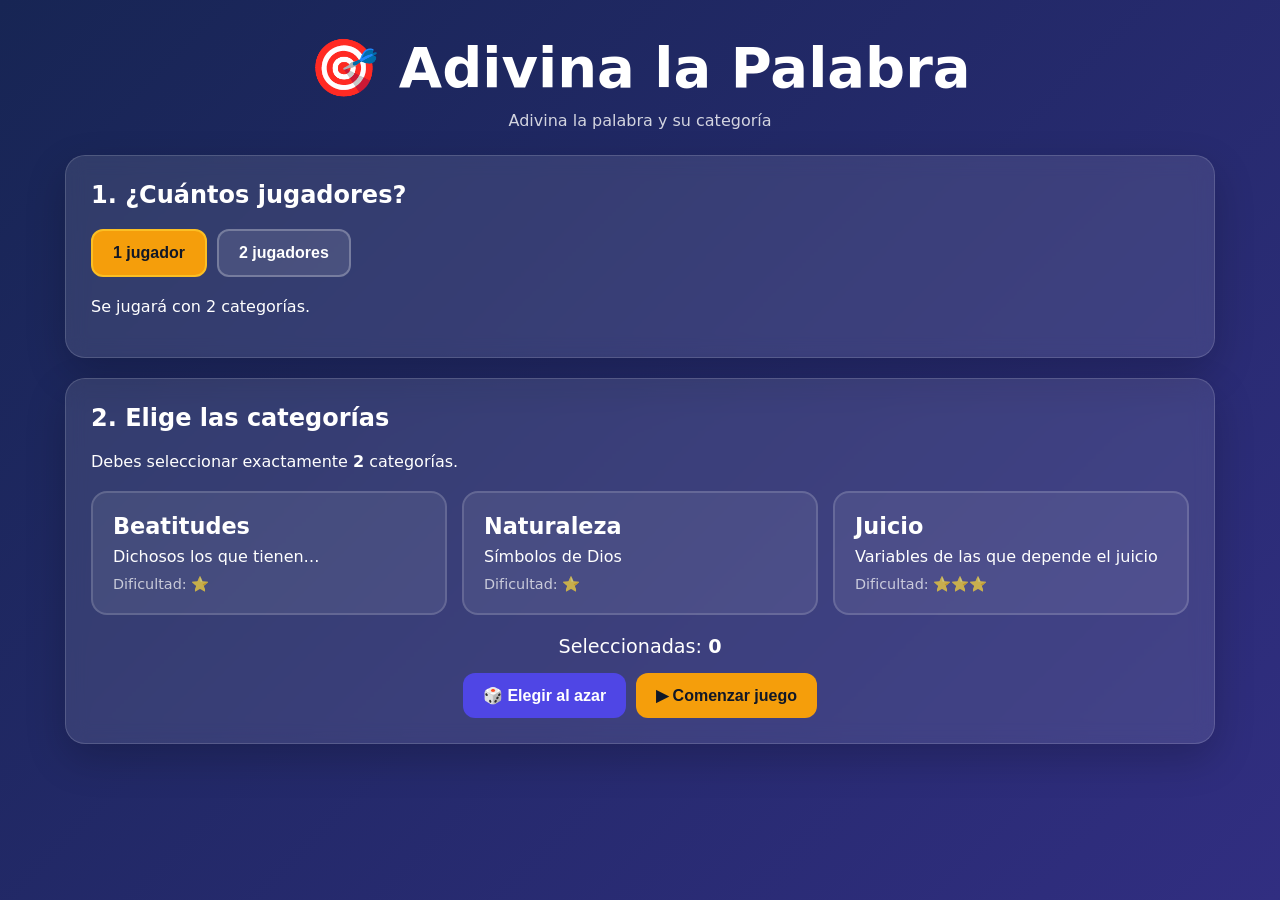
==== index.html @ b9548400 "arreglo que pase de jugador cuando se equivoca alguien se lee forText" ====
<!DOCTYPE html>
<html lang="es">

<head>

<meta charset="UTF-8">

<meta name="viewport" content="width=device-width, initial-scale=1.0">

<title>Adivina la Palabra</title>

<style>

* {
    box-sizing: border-box;
}

body {
    margin: 0;
    min-height: 100vh;

    font-family:
        system-ui,
        -apple-system,
        BlinkMacSystemFont,
        "Segoe UI",
        sans-serif;

    color: white;

    background:
        linear-gradient(
            135deg,
            #172554,
            #312e81
        );
}

.container {
    width: min(1150px, 94%);
    margin: auto;
    padding: 25px 0 50px;
}

header {
    text-align: center;
    margin-bottom: 25px;
}

h1 {
    margin: 10px 0;

    font-size:
        clamp(2rem, 5vw, 3.5rem);
}

h2 {
    margin-top: 0;
}

.subtitle {
    opacity: .8;
}

.screen {
    display: none;
}

.screen.active {
    display: block;
}

.card {
    background: rgba(255,255,255,.10);

    backdrop-filter: blur(10px);

    border:
        1px solid
        rgba(255,255,255,.15);

    border-radius: 20px;

    padding: 25px;

    margin-bottom: 20px;

    box-shadow:
        0 15px 40px
        rgba(0,0,0,.20);
}


/* =====================================================
   BOTONES
===================================================== */

button {
    border: 0;

    border-radius: 12px;

    padding: 13px 20px;

    font-size: 1rem;

    font-weight: 700;

    cursor: pointer;

    transition: .2s;
}

button:hover {
    transform: translateY(-2px);

    filter: brightness(1.08);
}

.primary {
    background: #f59e0b;
    color: #111827;
}

.secondary {
    background: #4f46e5;
    color: white;
}

.danger {
    background: #dc2626;
    color: white;
}

.actions {
    display: flex;

    justify-content: center;

    gap: 10px;

    flex-wrap: wrap;
}


/* =====================================================
   JUGADORES
===================================================== */

.players-selector {
    display: flex;

    gap: 10px;

    flex-wrap: wrap;

    margin: 20px 0;
}

.player-number {
    background:
        rgba(255,255,255,.10);

    color: white;

    border:
        2px solid
        rgba(255,255,255,.25);
}

.player-number.selected {
    background: #f59e0b;

    border-color: #fbbf24;

    color: #111827;
}


/* =====================================================
   CATEGORÍAS DE CONFIGURACIÓN
===================================================== */

.categories {
    display: grid;

    grid-template-columns:
        repeat(
            auto-fit,
            minmax(230px, 1fr)
        );

    gap: 15px;

    margin: 20px 0;
}

.category-card {
    background:
        rgba(255,255,255,.08);

    border:
        2px solid
        rgba(255,255,255,.15);

    border-radius: 16px;

    padding: 20px;

    cursor: pointer;

    transition: .2s;
}

.category-card:hover {
    background:
        rgba(255,255,255,.15);
}

.category-card.selected {
    border-color: #fbbf24;

    background:
        rgba(245,158,11,.20);
}

.category-card.disabled {
    opacity: .35;

    cursor: not-allowed;
}

.category-card h3 {
    margin:
        0 0 8px;

    font-size: 1.4rem;
}

.difficulty {
    font-size: .9rem;

    opacity: .7;

    margin-top: 10px;
}

.selection-count {
    text-align: center;

    font-size: 1.2rem;

    margin: 15px 0;
}


/* =====================================================
   PARTE SUPERIOR
===================================================== */

.game-top {
    display: grid;

    grid-template-columns:
        1fr 2fr 1fr;

    gap: 15px;

    align-items: stretch;

    margin-bottom: 20px;
}

.turn {
    text-align: center;

    background:
        rgba(245,158,11,.20);

    border:
        2px solid
        #f59e0b;

    border-radius: 18px;

    padding: 20px;
}

.turn-label {
    font-size: .9rem;

    opacity: .8;
}

.turn-player {
    font-size: 2rem;

    font-weight: 900;

    color: #fbbf24;
}

.round-info {
    text-align: center;

    background:
        rgba(255,255,255,.08);

    border-radius: 18px;

    padding: 20px;
}


/* =====================================================
   MARCADOR
===================================================== */

.scoreboard {
    display: flex;

    justify-content: center;

    gap: 10px;

    flex-wrap: wrap;
}

.score {
    background:
        rgba(255,255,255,.08);

    padding: 12px 16px;

    border-radius: 12px;

    min-width: 110px;

    text-align: center;
}

.score.active-player {
    border:
        2px solid
        #fbbf24;

    background:
        rgba(245,158,11,.15);
}

.score-name {
    font-weight: 700;
}

.score-points {
    font-size: 1.6rem;

    color: #fbbf24;

    font-weight: 900;
}


/* =====================================================
   PALABRA
===================================================== */

.word-card {
    text-align: center;

    padding: 40px 20px;
}

.main-category {
    display: inline-block;

    background:
        #4f46e5;

    padding:
        7px 15px;

    border-radius: 20px;

    margin-bottom: 25px;

    font-size: .9rem;
}

.mystery-word {
    font-size:
        clamp(
            2rem,
            7vw,
            5rem
        );

    letter-spacing: .12em;

    font-weight: 900;

    min-height: 100px;

    display: flex;

    justify-content: center;

    align-items: center;

    word-break: break-word;
}

.mystery-word.revealed {
    color: #22c55e;
}

.clue {
    margin:
        25px auto 10px;

    padding: 18px;

    max-width: 700px;

    background:
        rgba(255,255,255,.08);

    border-radius: 15px;

    font-size: 1.2rem;
}

.subcategory {
    margin-top: 15px;

    color: #fbbf24;

    font-weight: 800;

    font-size: 1.3rem;
}

.status {
    text-align: center;

    font-size: 1.15rem;

    min-height: 35px;

    margin: 15px;
}


/* =====================================================
   RESPUESTA
===================================================== */

.guess-form {
    max-width: 800px;

    margin:
        25px auto 10px;
}

.guess-input {
    width: 100%;

    padding: 15px;

    border: 0;

    border-radius: 12px;

    font-size: 1.1rem;

    outline: none;

    margin-bottom: 15px;
}


/* =====================================================
   OPCIONES DE CATEGORÍA
===================================================== */

.category-question {
    margin:
        20px auto;
}

.category-question-title {
    font-size: 1.1rem;

    font-weight: 700;

    margin-bottom: 12px;
}

.category-options {
    display: grid;

    grid-template-columns:
        repeat(
            auto-fit,
            minmax(160px, 1fr)
        );

    gap: 10px;
}

.category-option {
    padding: 15px;

    border-radius: 12px;

    border:
        2px solid
        rgba(255,255,255,.18);

    background:
        rgba(255,255,255,.07);

    color: white;

    cursor: pointer;

    font-weight: 700;

    transition: .2s;
}

.category-option:hover {
    background:
        rgba(255,255,255,.15);
}

.category-option.selected {
    background:
        #f59e0b;

    color: #111827;

    border-color:
        #fbbf24;
}

.category-option:disabled {
    opacity: .6;

    cursor: not-allowed;
}


/* =====================================================
   NIVELES
===================================================== */

.level-indicator {
    display: flex;

    justify-content: center;

    gap: 8px;

    margin: 20px 0;
}

.level {
    width: 35px;

    height: 8px;

    border-radius: 10px;

    background:
        rgba(255,255,255,.2);
}

.level.active {
    background:
        #f59e0b;
}

.level.completed {
    background:
        #22c55e;
}


/* =====================================================
   TABLA DE PALABRAS ADIVINADAS
===================================================== */

.solved-panel {
    margin-top: 20px;
}

.solved-category {
    margin-bottom: 25px;

    padding-bottom: 18px;

    border-bottom:
        1px solid
        rgba(255,255,255,.10);
}

.solved-category:last-child {
    border-bottom: 0;
}

.solved-category-title {
    font-size: 1.35rem;

    font-weight: 900;

    color: #fbbf24;

    margin-bottom: 4px;
}

.solved-category-description {
    opacity: .75;

    font-size: .95rem;

    margin-bottom: 12px;

    font-style: italic;
}

.solved-list {
    display: flex;

    flex-wrap: wrap;

    gap: 8px;
}

.solved-word {
    background:
        rgba(34,197,94,.15);

    border:
        1px solid
        rgba(34,197,94,.35);

    border-radius: 10px;

    padding:
        8px 12px;

    color: #dcfce7;

    font-size: .95rem;
}

.empty-solved {
    opacity: .5;

    font-style: italic;

    padding: 5px 0;
}


/* =====================================================
   FINAL
===================================================== */

.winner {
    text-align: center;

    padding: 40px;
}

.winner h2 {
    font-size: 3rem;

    color: #fbbf24;
}

.final-score {
    font-size: 1.3rem;

    margin: 10px 0;
}


/* =====================================================
   RESPONSIVE
===================================================== */

@media (max-width: 750px) {

    .game-top {
        grid-template-columns: 1fr;
    }

    .mystery-word {
        font-size: 2.3rem;
    }

}

</style>

</head>


<body>

<div class="container">


<header>

    <h1>🎯 Adivina la Palabra</h1>

    <div class="subtitle">
        Adivina la palabra y su categoría
    </div>

</header>


<!-- =====================================================
     CONFIGURACIÓN
===================================================== -->

<section
    id="setupScreen"
    class="screen active"
>

    <div class="card">

        <h2>
            1. ¿Cuántos jugadores?
        </h2>

        <div
            id="playerSelector"
            class="players-selector"
        ></div>

        <p id="playerDescription"></p>

    </div>


    <div class="card">

        <h2>
            2. Elige las categorías
        </h2>

        <p>
            Debes seleccionar exactamente
            <strong id="requiredCategories">
                2
            </strong>
            categorías.
        </p>

        <div
            id="categoryContainer"
            class="categories"
        ></div>

        <div class="selection-count">

            Seleccionadas:
            <strong id="selectedCount">
                0
            </strong>

        </div>

        <div class="actions">

            <button
                class="secondary"
                onclick="selectRandomCategories()"
            >
                🎲 Elegir al azar
            </button>

            <button
                class="primary"
                onclick="startGame()"
            >
                ▶ Comenzar juego
            </button>

        </div>

    </div>

</section>


<!-- =====================================================
     JUEGO
===================================================== -->

<section
    id="gameScreen"
    class="screen"
>


    <div class="game-top">


        <div class="turn">

            <div class="turn-label">
                LE TOCA A
            </div>

            <div
                id="currentPlayer"
                class="turn-player"
            >
                Jugador 1
            </div>

        </div>


        <div class="round-info">

            <strong>
                Ronda
            </strong>

            <div id="roundNumber">
                1
            </div>

        </div>


        <div class="round-info">

            <strong>
                Palabras restantes
            </strong>

            <div id="remainingWords">
                0
            </div>

        </div>


    </div>


    <!-- MARCADOR -->

    <div class="card">

        <div
            id="scoreboard"
            class="scoreboard"
        ></div>

    </div>


    <!-- PALABRA -->

    <div class="card word-card">


        <div
            id="mainCategory"
            class="main-category"
        >
            Categoría oculta
        </div>


        <div
            id="mysteryWord"
            class="mystery-word"
        >
            ---
        </div>


        <!-- NIVELES -->

        <div class="level-indicator">

            <div
                id="level1"
                class="level active"
            ></div>

            <div
                id="level2"
                class="level"
            ></div>

            <div
                id="level3"
                class="level"
            ></div>

        </div>


        <!-- AYUDA -->

        <div
            id="clue"
            class="clue"
            style="display:none"
        ></div>


        <!-- SUBCATEGORÍA -->

        <div
            id="subcategory"
            class="subcategory"
            style="display:none"
        ></div>


        <!-- ESTADO -->

        <div
            id="status"
            class="status"
        ></div>


        <!-- RESPUESTA -->

        <form
            id="guessForm"
            class="guess-form"
        >

            <input
                id="guessInput"
                class="guess-input"
                type="text"
                autocomplete="off"
                placeholder="Escribe la palabra..."
            >


            <div class="category-question">

                <div class="category-question-title">
                    ¿A qué categoría pertenece?
                </div>


                <div
                    id="categoryOptions"
                    class="category-options"
                ></div>

            </div>


            <button
                class="primary"
                type="submit"
            >
                ✓ Comprobar respuesta
            </button>

        </form>


        <div class="actions">

            <button
                id="nextLevelButton"
                class="secondary"
                onclick="nextClue()"
                style="display:none"
            >
                💡 Mostrar ayuda
            </button>


            <button
                id="newRoundButton"
                class="primary"
                onclick="newRound()"
                style="display:none"
            >
                ➡ Nueva ronda
            </button>

        </div>

    </div>


    <!-- =================================================
         PALABRAS ADIVINADAS
    ================================================= -->

    <div class="card solved-panel">

        <h2>
            📚 Palabras adivinadas
        </h2>

        <div id="solvedWords"></div>

    </div>


    <div class="actions">

        <button
            class="danger"
            onclick="backToSetup()"
        >
            ⚙ Cambiar configuración
        </button>

    </div>

</section>


<!-- =====================================================
     FIN
===================================================== -->

<section
    id="endScreen"
    class="screen"
>

    <div class="card winner">

        <h2>
            🏆 ¡Juego terminado!
        </h2>

        <div id="finalScores"></div>

        <br>

        <button
            class="primary"
            onclick="backToSetup()"
        >
            🔄 Jugar nuevamente
        </button>

    </div>

</section>


<!-- =====================================================
     ARCHIVO DE DATOS
===================================================== -->

<script src="datos.js"></script>


<script>

/* =====================================================
   ESTADO DEL JUEGO
===================================================== */

let numberOfPlayers = 1;

let selectedCategories = [];

let players = [];

/*
   currentPlayerIndex:
   jugador que está intentando AHORA.
*/
let currentPlayerIndex = 0;

/*
   roundStarterIndex:
   jugador que comenzó ESTA ronda.

   Esta es la variable que faltaba en la
   versión anterior.
*/
let roundStarterIndex = 0;

let availableWords = [];

let currentWord = null;

let clueLevel = 1;

let roundNumber = 0;

let wordsPlayed = 0;

/*
   Jugadores que ya intentaron en el nivel
   actual.
*/
let playerAttempts = new Set();

/*
   Categoría que seleccionó el jugador.
*/
let selectedAnswerCategory = null;

/*
   Palabras acertadas agrupadas por categoría.
*/
let solvedByCategory = {};


/* =====================================================
   ELEMENTOS HTML
===================================================== */

const setupScreen =
    document.getElementById("setupScreen");

const gameScreen =
    document.getElementById("gameScreen");

const endScreen =
    document.getElementById("endScreen");

const playerSelector =
    document.getElementById("playerSelector");

const playerDescription =
    document.getElementById("playerDescription");

const categoryContainer =
    document.getElementById("categoryContainer");

const requiredCategories =
    document.getElementById("requiredCategories");

const selectedCount =
    document.getElementById("selectedCount");

const currentPlayer =
    document.getElementById("currentPlayer");

const roundNumberElement =
    document.getElementById("roundNumber");

const remainingWords =
    document.getElementById("remainingWords");

const scoreboard =
    document.getElementById("scoreboard");

const mainCategory =
    document.getElementById("mainCategory");

const mysteryWord =
    document.getElementById("mysteryWord");

const clue =
    document.getElementById("clue");

const subcategory =
    document.getElementById("subcategory");

const status =
    document.getElementById("status");

const guessForm =
    document.getElementById("guessForm");

const guessInput =
    document.getElementById("guessInput");

const nextLevelButton =
    document.getElementById("nextLevelButton");

const newRoundButton =
    document.getElementById("newRoundButton");

const categoryOptions =
    document.getElementById("categoryOptions");

const solvedWords =
    document.getElementById("solvedWords");


/* =====================================================
   INICIO
===================================================== */

initialize();


function initialize() {

    createPlayerButtons();

    renderCategories();

}


/* =====================================================
   JUGADORES
===================================================== */

function createPlayerButtons() {

    playerSelector.innerHTML = "";

    const maxPlayers =
        Math.max(
            1,
            GAME_DATA.length - 1
        );


    for (
        let i = 1;
        i <= maxPlayers;
        i++
    ) {

        const button =
            document.createElement("button");

        button.className =
            "player-number";


        if (i === numberOfPlayers) {

            button.classList.add(
                "selected"
            );

        }


        button.textContent =
            i === 1
                ? "1 jugador"
                : `${i} jugadores`;


        button.onclick = () => {

            numberOfPlayers = i;

            selectedCategories = [];

            createPlayerButtons();

            renderCategories();

        };


        playerSelector.appendChild(
            button
        );

    }


    requiredCategories.textContent =
        numberOfPlayers + 1;


    playerDescription.textContent =
        `Se jugará con ${
            numberOfPlayers + 1
        } categorías.`;

}


/* =====================================================
   CATEGORÍAS DE CONFIGURACIÓN
===================================================== */

function renderCategories() {

    categoryContainer.innerHTML = "";

    const needed =
        numberOfPlayers + 1;


    GAME_DATA.forEach(
        (category, index) => {

            const card =
                document.createElement("div");


            card.className =
                "category-card";


            if (
                selectedCategories.includes(
                    index
                )
            ) {

                card.classList.add(
                    "selected"
                );

            }


            if (
                !selectedCategories.includes(
                    index
                ) &&
                selectedCategories.length >= needed
            ) {

                card.classList.add(
                    "disabled"
                );

            }


            card.innerHTML = `

                <h3>
                    ${category.category}
                </h3>

                <div>
                    ${category.fortext}
                </div>

                <div class="difficulty">
                    Dificultad:
                    ${"⭐".repeat(
                        category.dificultad
                    )}
                </div>

            `;


            card.onclick = () => {

                if (
                    !selectedCategories.includes(
                        index
                    ) &&
                    selectedCategories.length >= needed
                ) {

                    return;

                }


                toggleCategory(index);

            };


            categoryContainer.appendChild(
                card
            );

        }
    );


    selectedCount.textContent =
        selectedCategories.length;

}


/* =====================================================
   SELECCIONAR / DESELECCIONAR CATEGORÍA
===================================================== */

function toggleCategory(index) {

    const position =
        selectedCategories.indexOf(index);


    if (position >= 0) {

        selectedCategories.splice(
            position,
            1
        );

    } else {

        if (
            selectedCategories.length <
            numberOfPlayers + 1
        ) {

            selectedCategories.push(
                index
            );

        }

    }


    renderCategories();

}


/* =====================================================
   SELECCIÓN ALEATORIA
===================================================== */

function selectRandomCategories() {

    const amount =
        numberOfPlayers + 1;


    const indexes =
        GAME_DATA.map(
            (_, index) => index
        );


    shuffle(indexes);


    selectedCategories =
        indexes.slice(
            0,
            amount
        );


    renderCategories();

}


/* =====================================================
   CONSTRUIR LISTA DE PALABRAS
===================================================== */

function buildWordPool() {

    availableWords = [];


    selectedCategories.forEach(
        categoryIndex => {

            const mainCategory =
                GAME_DATA[categoryIndex];


            mainCategory.words.forEach(
                subcategory => {

                    subcategory.words.forEach(
                        (word, index) => {

                            availableWords.push({

                                word: word,

                                help:
                                    subcategory.help[
                                        index
                                    ] || "",

                                subcategory:
                                    subcategory.category,

                                mainCategory:
                                    mainCategory.category,

                                fortext:
                                    mainCategory.fortext

                            });

                        }
                    );

                }
            );

        }
    );

}


/* =====================================================
   COMENZAR PARTIDA
===================================================== */

function startGame() {

    const needed =
        numberOfPlayers + 1;


    if (
        selectedCategories.length !== needed
    ) {

        alert(
            `Debes seleccionar exactamente ${
                needed
            } categorías.`
        );

        return;

    }


    players = [];


    for (
        let i = 0;
        i < numberOfPlayers;
        i++
    ) {

        players.push({

            name:
                `Jugador ${i + 1}`,

            score: 0

        });

    }


    /*
       Al comenzar la partida, el jugador 1
       comienza la primera ronda.
    */

    currentPlayerIndex = 0;

    roundStarterIndex = 0;

    roundNumber = 0;

    wordsPlayed = 0;

    playerAttempts.clear();

    solvedByCategory = {};

    buildWordPool();

    createCategoryOptions();

    renderSolvedWords();

    showScreen(gameScreen);

    startNewWord();

}


/* =====================================================
   OPCIONES DE CATEGORÍA
===================================================== */

function createCategoryOptions() {

    categoryOptions.innerHTML = "";

    selectedAnswerCategory = null;


    selectedCategories.forEach(
        categoryIndex => {

            const category =
                GAME_DATA[categoryIndex];


            const button =
                document.createElement("button");


            button.type = "button";

            button.className =
                "category-option";

            button.textContent =
                category.category;


            button.onclick = () => {

                selectAnswerCategory(
                    category.category,
                    button
                );

            };


            categoryOptions.appendChild(
                button
            );

        }
    );

}


function selectAnswerCategory(
    categoryName,
    button
) {

    selectedAnswerCategory =
        categoryName;


    document
        .querySelectorAll(
            ".category-option"
        )
        .forEach(
            element => {

                element.classList.remove(
                    "selected"
                );

            }
        );


    button.classList.add(
        "selected"
    );

}


/* =====================================================
   NUEVA PALABRA / NUEVA RONDA
===================================================== */

function startNewWord() {

    if (
        availableWords.length === 0
    ) {

        finishGame();

        return;

    }


    roundNumber++;

    clueLevel = 1;

    playerAttempts.clear();

    selectedAnswerCategory = null;


    /*
       IMPORTANTE:

       El jugador que empieza la ronda
       se conserva en roundStarterIndex.

       currentPlayerIndex es quien intenta
       en este momento.
    */

    currentPlayerIndex =
        roundStarterIndex;


    const randomIndex =
        Math.floor(
            Math.random() *
            availableWords.length
        );


    currentWord =
        availableWords.splice(
            randomIndex,
            1
        )[0];


    wordsPlayed++;


    renderWord();

    updateScoreboard();


    guessInput.value = "";

    guessInput.disabled = false;

    guessForm.style.display =
        "block";


    nextLevelButton.style.display =
        "none";


    newRoundButton.style.display =
        "none";


    status.textContent =
        `${players[currentPlayerIndex].name}, intenta adivinar la palabra y la categoría.`;


    enableCategoryOptions();

    guessInput.focus();

}


/* =====================================================
   MOSTRAR PALABRA
===================================================== */

function renderWord() {

    mainCategory.textContent =
        "Categoría oculta";


    mysteryWord.textContent =
        onlyConsonants(
            currentWord.word
        );


    mysteryWord.classList.remove(
        "revealed"
    );


    clue.style.display =
        "none";


    subcategory.style.display =
        "none";


    document.getElementById(
        "level1"
    ).className =
        "level active";


    document.getElementById(
        "level2"
    ).className =
        "level";


    document.getElementById(
        "level3"
    ).className =
        "level";


    roundNumberElement.textContent =
        roundNumber;


    remainingWords.textContent =
        availableWords.length + 1;


    createCategoryOptions();

}


/* =====================================================
   CONVERTIR A CONSONANTES
===================================================== */

function onlyConsonants(text) {

    return text

        .normalize("NFD")

        .replace(
            /[\u0300-\u036f]/g,
            ""
        )

        .replace(
            /[AEIOUaeiou]/g,
            ""
        )

        .replace(
            /\s+/g,
            " "
        )

        .trim()

        .toUpperCase();

}


/* =====================================================
   NORMALIZAR RESPUESTA
===================================================== */

function normalizeAnswer(text) {

    return text

        .normalize("NFD")

        .replace(
            /[\u0300-\u036f]/g,
            ""
        )

        .toLowerCase()

        .replace(
            /[^\p{L}\p{N} ]/gu,
            ""
        )

        .replace(
            /\s+/g,
            " "
        )

        .trim();

}


/* =====================================================
   COMPROBAR RESPUESTA
===================================================== */

guessForm.addEventListener(
    "submit",
    function(event) {

        event.preventDefault();


        const answer =
            normalizeAnswer(
                guessInput.value
            );


        if (!answer) {

            alert(
                "Escribe una palabra."
            );

            return;

        }


        if (!selectedAnswerCategory) {

            alert(
                "Selecciona también una categoría."
            );

            return;

        }


        const wordCorrect =
            normalizeAnswer(
                currentWord.word
            ) === answer;


        const categoryCorrect =
            selectedAnswerCategory ===
            currentWord.mainCategory;


        if (
            wordCorrect &&
            categoryCorrect
        ) {

            playerGuessedCorrectly();

        } else {

            playerFailed(
                wordCorrect,
                categoryCorrect
            );

        }

    }
);


/* =====================================================
   ACIERTO
===================================================== */

function playerGuessedCorrectly() {

    const player =
        players[currentPlayerIndex];


    player.score++;


    status.innerHTML = `
        🎉
        <strong>
            ${player.name}
        </strong>
        acertó la palabra y la categoría.
    `;


    mysteryWord.textContent =
        currentWord.word;


    mysteryWord.classList.add(
        "revealed"
    );


    mainCategory.textContent =
        currentWord.mainCategory;


    guessInput.disabled = true;

    guessForm.style.display =
        "none";


    disableCategoryOptions();


    nextLevelButton.style.display =
        "none";


    newRoundButton.style.display =
        "inline-block";


    addSolvedWord(
        currentWord
    );


    updateScoreboard();


    /*
       AQUÍ sí cambia el jugador que
       comenzará la próxima ronda.

       Ejemplo:

       J1 acierta
       ↓
       próxima ronda comienza J2
    */

    roundStarterIndex =
        (
            currentPlayerIndex + 1
        ) % players.length;

}


/* =====================================================
   FALLO
===================================================== */

function playerFailed(
    wordCorrect,
    categoryCorrect
) {

    guessInput.value = "";


    let feedback =
        "❌ No es correcto.";


    if (
        wordCorrect &&
        !categoryCorrect
    ) {

        feedback =
            "❌ La palabra es correcta, pero la categoría no.";

    }
    else if (
        !wordCorrect &&
        categoryCorrect
    ) {

        feedback =
            "❌ La categoría es correcta, pero la palabra no.";

    }


    /*
       Registramos que este jugador
       ya intentó en este nivel.
    */

    playerAttempts.add(
        currentPlayerIndex
    );


    /*
       Si todavía hay otro jugador que
       no intentó, simplemente pasa a él.
    */

    if (
        playerAttempts.size <
        players.length
    ) {

        currentPlayerIndex =
            (
                currentPlayerIndex + 1
            ) % players.length;


        updateCurrentPlayer();


        status.textContent =
            `${feedback} Ahora intenta ${players[currentPlayerIndex].name}.`;


        selectedAnswerCategory = null;

        clearCategorySelection();

        guessInput.focus();

        return;

    }


    /*
       TODOS LOS JUGADORES FALLARON.

       Ahora no cambiamos el jugador inicial.

       Volvemos SIEMPRE a quien inició
       esta ronda.
    */

    playerAttempts.clear();


    currentPlayerIndex =
        roundStarterIndex;


    /*
       Si todavía quedan pistas,
       mostramos la siguiente.

       El mismo jugador que comenzó
       la ronda vuelve a intentar primero.
    */

    if (clueLevel < 3) {

        nextClue();

        return;

    }


    /*
       Ya se mostraron todas las pistas.

       Se revela la palabra y la categoría.
    */

    revealWord();

}


/* =====================================================
   SIGUIENTE PISTA
===================================================== */

function nextClue() {

    clueLevel++;

    playerAttempts.clear();


    /*
       MUY IMPORTANTE:

       El primer jugador de este nuevo nivel
       sigue siendo el que inició la ronda.

       NO se utiliza el último jugador que
       había intentado.
    */

    currentPlayerIndex =
        roundStarterIndex;


    renderClue();


    selectedAnswerCategory = null;

    clearCategorySelection();


    status.textContent =
        `💡 Nueva pista. Empieza ${players[roundStarterIndex].name}.`;


    guessInput.focus();

}


/* =====================================================
   MOSTRAR PISTA
===================================================== */

function renderClue() {

    const level2 =
        document.getElementById(
            "level2"
        );

    const level3 =
        document.getElementById(
            "level3"
        );


    if (clueLevel >= 2) {

        clue.style.display =
            "block";


        clue.innerHTML = `
            <strong>
                Ayuda:
            </strong>

            ${currentWord.help}
        `;


        level2.className =
            "level active";

    }


    if (clueLevel >= 3) {

        subcategory.style.display =
            "block";


        subcategory.textContent =
            `Subcategoría: ${currentWord.subcategory}`;


        level3.className =
            "level active";

    }

}


/* =====================================================
   REVELAR PALABRA
===================================================== */

function revealWord() {

    playerAttempts.clear();


    mysteryWord.textContent =
        currentWord.word;


    mysteryWord.classList.add(
        "revealed"
    );


    mainCategory.textContent =
        currentWord.mainCategory;


    clue.style.display =
        "block";


    clue.innerHTML = `
        <strong>
            Ayuda:
        </strong>

        ${currentWord.help}
    `;


    subcategory.style.display =
        "block";


    subcategory.textContent =
        `Subcategoría: ${currentWord.subcategory}`;


    status.innerHTML = `
        🔎 La palabra era
        <strong>
            ${currentWord.word}
        </strong>

        <br>

        Categoría:
        <strong>
            ${currentWord.mainCategory}
        </strong>

        <br><br>

        ${players[roundStarterIndex].name},
        puedes volver a intentarlo.
    `;


    /*
       El jugador que comenzó la ronda
       tiene una última oportunidad después
       de que se hayan mostrado todas las pistas.
    */

    currentPlayerIndex =
        roundStarterIndex;


    guessInput.disabled = false;

    guessForm.style.display =
        "block";


    enableCategoryOptions();


    selectedAnswerCategory = null;

    clearCategorySelection();


    guessInput.value = "";

    guessInput.focus();

}


/* =====================================================
   CATEGORÍAS DE RESPUESTA
===================================================== */

function clearCategorySelection() {

    document
        .querySelectorAll(
            ".category-option"
        )
        .forEach(
            button => {

                button.classList.remove(
                    "selected"
                );

            }
        );

}


function disableCategoryOptions() {

    document
        .querySelectorAll(
            ".category-option"
        )
        .forEach(
            button => {

                button.disabled = true;

            }
        );

}


function enableCategoryOptions() {

    document
        .querySelectorAll(
            ".category-option"
        )
        .forEach(
            button => {

                button.disabled = false;

            }
        );

}


/* =====================================================
   PALABRAS ADIVINADAS
===================================================== */

function addSolvedWord(word) {

    if (
        !solvedByCategory[
            word.mainCategory
        ]
    ) {

        solvedByCategory[
            word.mainCategory
        ] = [];

    }


    solvedByCategory[
        word.mainCategory
    ].push(word);


    renderSolvedWords();

}


/* =====================================================
   TABLA DE PALABRAS ADIVINADAS
===================================================== */

function renderSolvedWords() {

    solvedWords.innerHTML = "";


    /*
       AHORA SE MUESTRAN SIEMPRE TODAS LAS
       CATEGORÍAS SELECCIONADAS.

       Aunque todavía no haya ninguna
       palabra acertada.
    */

    selectedCategories.forEach(
        categoryIndex => {

            const category =
                GAME_DATA[
                    categoryIndex
                ];


            const words =
                solvedByCategory[
                    category.category
                ] || [];


            const categoryDiv =
                document.createElement(
                    "div"
                );


            categoryDiv.className =
                "solved-category";


            /*
               Las palabras acertadas de
               esta categoría.
            */

            let wordsHTML = "";


            if (words.length === 0) {

                wordsHTML = `
                    <div class="empty-solved">
                        Ninguna palabra adivinada todavía.
                    </div>
                `;

            }
            else {

                wordsHTML =
                    words
                        .map(
                            word => `

                                <div
                                    class="solved-word"
                                >
                                    ✓
                                    ${word.word}
                                </div>

                            `
                        )
                        .join("");

            }


            /*
               CATEGORÍA
               DESCRIPCIÓN
               PALABRAS
            */

            categoryDiv.innerHTML = `

                <div
                    class="solved-category-title"
                >
                    ${category.category}
                </div>


                <div
                    class="solved-category-description"
                >
                    ${category.fortext}
                </div>


                <div
                    class="solved-list"
                >
                    ${wordsHTML}
                </div>

            `;


            solvedWords.appendChild(
                categoryDiv
            );

        }
    );

}


/* =====================================================
   MARCADOR
===================================================== */

function updateScoreboard() {

    scoreboard.innerHTML = "";


    players.forEach(
        (player, index) => {

            const div =
                document.createElement(
                    "div"
                );


            div.className =
                "score";


            if (
                index === currentPlayerIndex
            ) {

                div.classList.add(
                    "active-player"
                );

            }


            div.innerHTML = `

                <div class="score-name">
                    ${player.name}
                </div>

                <div class="score-points">
                    ${player.score}
                </div>

                <div>
                    puntos
                </div>

            `;


            scoreboard.appendChild(
                div
            );

        }
    );


    currentPlayer.textContent =
        players[currentPlayerIndex].name;

}


/* =====================================================
   ACTUALIZAR JUGADOR
===================================================== */

function updateCurrentPlayer() {

    currentPlayer.textContent =
        players[currentPlayerIndex].name;


    updateScoreboard();

}


/* =====================================================
   NUEVA RONDA
===================================================== */

function newRound() {

    mysteryWord.classList.remove(
        "revealed"
    );


    selectedAnswerCategory = null;


    /*
       roundStarterIndex ya fue actualizado
       cuando alguien acertó.

       Por lo tanto startNewWord() hará que
       ese jugador empiece la nueva ronda.
    */

    startNewWord();

}


/* =====================================================
   FIN DEL JUEGO
===================================================== */

function finishGame() {

    showScreen(
        endScreen
    );


    const sortedPlayers =
        [...players].sort(
            (a, b) =>
                b.score - a.score
        );


    let html = "";


    sortedPlayers.forEach(
        (player, index) => {

            const medal =
                index === 0
                    ? "🏆"
                    : index === 1
                    ? "🥈"
                    : index === 2
                    ? "🥉"
                    : "👤";


            html += `

                <div
                    class="final-score"
                >

                    ${medal}

                    <strong>
                        ${player.name}
                    </strong>

                    :

                    ${player.score}
                    puntos

                </div>

            `;

        }
    );


    document.getElementById(
        "finalScores"
    ).innerHTML = html;

}


/* =====================================================
   NAVEGACIÓN
===================================================== */

function showScreen(screen) {

    setupScreen.classList.remove(
        "active"
    );

    gameScreen.classList.remove(
        "active"
    );

    endScreen.classList.remove(
        "active"
    );


    screen.classList.add(
        "active"
    );

}


function backToSetup() {

    showScreen(
        setupScreen
    );


    selectedCategories = [];

    solvedByCategory = {};

    players = [];

    currentWord = null;

    playerAttempts.clear();


    renderCategories();

}


/* =====================================================
   UTILIDADES
===================================================== */

function shuffle(array) {

    for (
        let i = array.length - 1;
        i > 0;
        i--
    ) {

        const j =
            Math.floor(
                Math.random() *
                (i + 1)
            );


        [
            array[i],
            array[j]
        ] = [
            array[j],
            array[i]
        ];

    }


    return array;

}

</script>

</body>

</html>
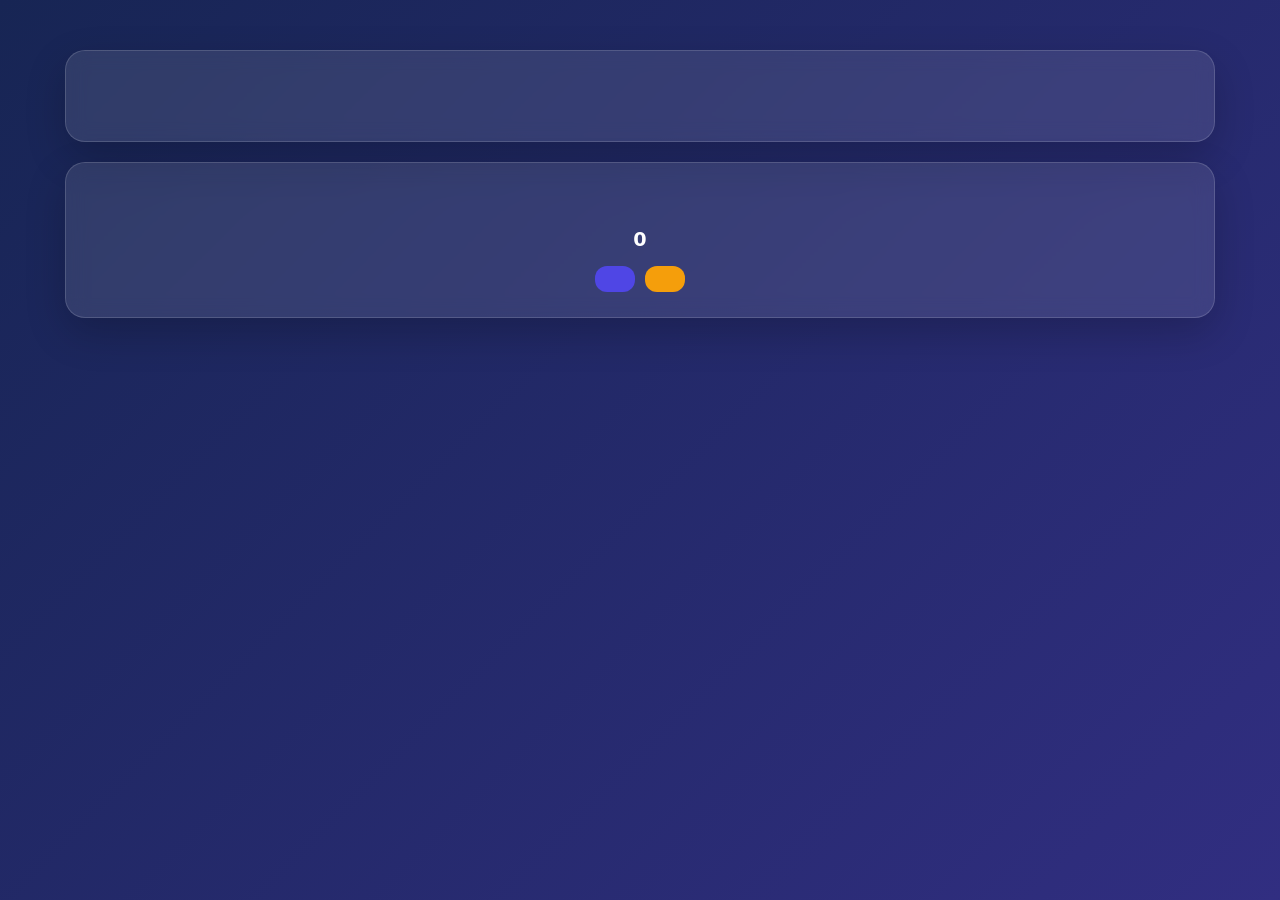
==== commit dccceadf: "Refactor HTML for dynamic text rendering" ====
--- a/index.html
+++ b/index.html
@@ -7,7 +7,7 @@
 
 <meta name="viewport" content="width=device-width, initial-scale=1.0">
 
-<title>Adivina la Palabra</title>
+<title></title>
 
 <style>
 
@@ -715,11 +715,9 @@
 
 <header>
 
-    <h1>🎯 Adivina la Palabra</h1>
-
-    <div class="subtitle">
-        Adivina la palabra y su categoría
-    </div>
+    <h1 id="gameTitle"></h1>
+
+    <div id="gameSubtitle" class="subtitle"></div>
 
 </header>
 
@@ -735,9 +733,7 @@
 
     <div class="card">
 
-        <h2>
-            1. ¿Cuántos jugadores?
-        </h2>
+        <h2 id="playersTitle"></h2>
 
         <div
             id="playerSelector"
@@ -751,17 +747,9 @@
 
     <div class="card">
 
-        <h2>
-            2. Elige las categorías
-        </h2>
-
-        <p>
-            Debes seleccionar exactamente
-            <strong id="requiredCategories">
-                2
-            </strong>
-            categorías.
-        </p>
+        <h2 id="categoriesTitle"></h2>
+
+        <p id="categoriesInstruction"></p>
 
         <div
             id="categoryContainer"
@@ -770,7 +758,7 @@
 
         <div class="selection-count">
 
-            Seleccionadas:
+            <span id="selectedLabel"></span>
             <strong id="selectedCount">
                 0
             </strong>
@@ -780,18 +768,16 @@
         <div class="actions">
 
             <button
+                id="randomCategoriesButton"
                 class="secondary"
                 onclick="selectRandomCategories()"
-            >
-                🎲 Elegir al azar
-            </button>
+            ></button>
 
             <button
+                id="startGameButton"
                 class="primary"
                 onclick="startGame()"
-            >
-                ▶ Comenzar juego
-            </button>
+            ></button>
 
         </div>
 
@@ -815,15 +801,12 @@
 
         <div class="turn">
 
-            <div class="turn-label">
-                LE TOCA A
-            </div>
+            <div id="turnLabel" class="turn-label"></div>
 
             <div
                 id="currentPlayer"
                 class="turn-player"
             >
-                Jugador 1
             </div>
 
         </div>
@@ -831,9 +814,7 @@
 
         <div class="round-info">
 
-            <strong>
-                Ronda
-            </strong>
+            <strong id="roundLabel"></strong>
 
             <div id="roundNumber">
                 1
@@ -844,9 +825,7 @@
 
         <div class="round-info">
 
-            <strong>
-                Palabras restantes
-            </strong>
+            <strong id="remainingWordsLabel"></strong>
 
             <div id="remainingWords">
                 0
@@ -878,9 +857,7 @@
         <div
             id="mainCategory"
             class="main-category"
-        >
-            Categoría oculta
-        </div>
+        ></div>
 
 
         <div
@@ -951,15 +928,15 @@
                 class="guess-input"
                 type="text"
                 autocomplete="off"
-                placeholder="Escribe la palabra..."
             >
 
 
             <div class="category-question">
 
-                <div class="category-question-title">
-                    ¿A qué categoría pertenece?
-                </div>
+                <div
+                    id="categoryQuestionTitle"
+                    class="category-question-title"
+                ></div>
 
 
                 <div
@@ -971,11 +948,10 @@
 
 
             <button
+                id="checkAnswerButton"
                 class="primary"
                 type="submit"
-            >
-                ✓ Comprobar respuesta
-            </button>
+            ></button>
 
         </form>
 
@@ -987,9 +963,7 @@
                 class="secondary"
                 onclick="nextClue()"
                 style="display:none"
-            >
-                💡 Mostrar ayuda
-            </button>
+            ></button>
 
 
             <button
@@ -997,9 +971,7 @@
                 class="primary"
                 onclick="newRound()"
                 style="display:none"
-            >
-                ➡ Nueva ronda
-            </button>
+            ></button>
 
         </div>
 
@@ -1012,9 +984,7 @@
 
     <div class="card solved-panel">
 
-        <h2>
-            📚 Palabras adivinadas
-        </h2>
+        <h2 id="solvedTitle"></h2>
 
         <div id="solvedWords"></div>
 
@@ -1024,11 +994,10 @@
     <div class="actions">
 
         <button
+            id="changeConfigurationButton"
             class="danger"
             onclick="backToSetup()"
-        >
-            ⚙ Cambiar configuración
-        </button>
+        ></button>
 
     </div>
 
@@ -1046,20 +1015,17 @@
 
     <div class="card winner">
 
-        <h2>
-            🏆 ¡Juego terminado!
-        </h2>
+        <h2 id="gameFinishedTitle"></h2>
 
         <div id="finalScores"></div>
 
         <br>
 
         <button
+            id="playAgainButton"
             class="primary"
             onclick="backToSetup()"
-        >
-            🔄 Jugar nuevamente
-        </button>
+        ></button>
 
     </div>
 
@@ -1071,6 +1037,7 @@
 ===================================================== -->
 
 <script src="datos.js"></script>
+<script src="textos.js"></script>
 
 
 <script>
@@ -1210,10 +1177,46 @@
 
 function initialize() {
 
+    renderStaticTexts();
+
     createPlayerButtons();
-
     renderCategories();
 
+}
+
+function renderStaticTexts() {
+
+    document.title = t("title");
+
+    gameTitle.textContent = t("title");
+    gameSubtitle.textContent = t("subtitle");
+
+    playersTitle.textContent = t("setupPlayersTitle");
+    categoriesTitle.textContent = t("setupCategoriesTitle");
+
+    selectedLabel.textContent = t("selected");
+    randomCategoriesButton.textContent = t("randomCategories");
+    startGameButton.textContent = t("startGame");
+
+    turnLabel.textContent = t("turnLabel");
+    roundLabel.textContent = t("round");
+    remainingWordsLabel.textContent = t("remainingWords");
+
+    categoryQuestionTitle.textContent = t("categoryQuestion");
+    guessInput.placeholder = t("writeWord");
+    checkAnswerButton.textContent = t("checkAnswer");
+
+    nextLevelButton.textContent = t("showHelp");
+    newRoundButton.textContent = t("newRound");
+
+    solvedTitle.textContent = t("solvedTitle");
+    changeConfigurationButton.textContent =
+        t("changeConfiguration");
+
+    gameFinishedTitle.textContent =
+        t("gameFinished");
+    playAgainButton.textContent =
+        t("playAgain");
 }
 
 
@@ -1256,8 +1259,8 @@
 
         button.textContent =
             i === 1
-                ? "1 jugador"
-                : `${i} jugadores`;
+                ? t("onePlayer")
+                : t("manyPlayers", { n: i });
 
 
         button.onclick = () => {
@@ -1285,9 +1288,9 @@
 
 
     playerDescription.textContent =
-        `Se jugará con ${
-            numberOfPlayers + 1
-        } categorías.`;
+        t("playerDescription", {
+            n: numberOfPlayers + 1
+        });
 
 }
 
@@ -1389,12 +1392,15 @@
     );
 
 
+    categoriesInstruction.innerHTML =
+        t("categoriesInstruction", {
+            n: needed
+        });
+
     selectedCount.textContent =
         selectedCategories.length;
 
 }
-
-
 /* =====================================================
    SELECCIONAR / DESELECCIONAR CATEGORÍA
 ===================================================== */
@@ -1533,9 +1539,9 @@
     ) {
 
         alert(
-            `Debes seleccionar exactamente ${
-                needed
-            } categorías.`
+            t("selectCategories", {
+                n: needed
+            })
         );
 
         return;
@@ -1675,7 +1681,6 @@
 
 }
 
-
 /* =====================================================
    NUEVA PALABRA / NUEVA RONDA
 ===================================================== */
@@ -1755,7 +1760,9 @@
 
 
     status.textContent =
-        `${players[currentPlayerIndex].name}, intenta adivinar la palabra y la categoría.`;
+        t("tryWordAndCategory", {
+            player: players[currentPlayerIndex].name
+        });
 
 
     enableCategoryOptions();
@@ -1772,7 +1779,7 @@
 function renderWord() {
 
     mainCategory.textContent =
-        "Categoría oculta";
+        t("hiddenCategory");
 
 
     mysteryWord.textContent =
@@ -1908,9 +1915,7 @@
 
         if (!answer) {
 
-            alert(
-                "Escribe una palabra."
-            );
+            alert(t("writeAWord"));
 
             return;
 
@@ -1919,9 +1924,7 @@
 
         if (!selectedAnswerCategory) {
 
-            alert(
-                "Selecciona también una categoría."
-            );
+            alert(t("selectCategory"));
 
             return;
 
@@ -1972,13 +1975,9 @@
     player.score++;
 
 
-    status.innerHTML = `
-        🎉
-        <strong>
-            ${player.name}
-        </strong>
-        acertó la palabra y la categoría.
-    `;
+    status.innerHTML = t("correct", {
+        player: player.name
+    });
 
 
     mysteryWord.textContent =
@@ -2051,7 +2050,7 @@
 
 
     let feedback =
-        "❌ No es correcto.";
+        t("incorrect");
 
 
     if (
@@ -2060,7 +2059,7 @@
     ) {
 
         feedback =
-            "❌ La palabra es correcta, pero la categoría no.";
+            t("wordCorrectCategoryWrong");
 
     }
     else if (
@@ -2069,7 +2068,7 @@
     ) {
 
         feedback =
-            "❌ La categoría es correcta, pero la palabra no.";
+            t("wordWrongCategoryCorrect");
 
     }
 
@@ -2104,7 +2103,10 @@
 
 
         status.textContent =
-            `${feedback} Ahora intenta ${players[currentPlayerIndex].name}.`;
+            t("nextPlayer", {
+                feedback: feedback,
+                player: players[currentPlayerIndex].name
+            });
 
 
         selectedAnswerCategory = null;
@@ -2196,7 +2198,9 @@
 
 
     status.textContent =
-        `💡 Nueva pista. Empieza ${players[roundStarterIndex].name}.`;
+        t("newClue", {
+            player: players[roundStarterIndex].name
+        });
 
 
     guessInput.focus();
@@ -2228,10 +2232,7 @@
 
 
         clue.innerHTML = `
-            <strong>
-                Ayuda:
-            </strong>
-
+            <strong>${t("help")}</strong>
             ${currentWord.help}
         `;
 
@@ -2249,7 +2250,9 @@
 
 
         subcategory.textContent =
-            `Subcategoría: ${currentWord.subcategory}`;
+            t("subcategory", {
+                category: currentWord.subcategory
+            });
 
 
         level3.className =
@@ -2287,10 +2290,7 @@
 
 
     clue.innerHTML = `
-        <strong>
-            Ayuda:
-        </strong>
-
+        <strong>${t("help")}</strong>
         ${currentWord.help}
     `;
 
@@ -2300,56 +2300,41 @@
 
 
     subcategory.textContent =
-        `Subcategoría: ${currentWord.subcategory}`;
+        t("subcategory", {
+            category: currentWord.subcategory
+        });
 
 
     status.innerHTML = `
-        🔎 La palabra era
+        ${t("wordWas")}
         <strong>
             ${currentWord.word}
         </strong>
 
         <br>
 
-        Categoría:
+        ${t("category")}
         <strong>
             ${currentWord.mainCategory}
         </strong>
-
-        <br><br>
-
-        ${players[roundStarterIndex].name},
-        puedes volver a intentarlo.
     `;
 
-
-    /*
-       El jugador que comenzó la ronda
-       tiene una última oportunidad después
-       de que se hayan mostrado todas las pistas.
-    */
-
-    currentPlayerIndex =
-        roundStarterIndex;
-
-
-    guessInput.disabled = false;
+    // No hay una nueva oportunidad después de revelar la respuesta.
+    currentPlayerIndex = roundStarterIndex;
+
+    guessInput.disabled = true;
 
     guessForm.style.display =
-        "block";
-
-
-    enableCategoryOptions();
-
+        "none";
+
+    disableCategoryOptions();
 
     selectedAnswerCategory = null;
 
     clearCategorySelection();
 
-
-    guessInput.value = "";
-
-    guessInput.focus();
+    newRoundButton.style.display =
+        "inline-block";
 
 }
 
@@ -2494,7 +2479,7 @@
 
                 wordsHTML = `
                     <div class="empty-solved">
-                        Ninguna palabra adivinada todavía.
+                        ${t("noSolvedWords")}
                     </div>
                 `;
 
@@ -2605,7 +2590,7 @@
                 </div>
 
                 <div>
-                    puntos
+                    ${t("points")}
                 </div>
 
             `;
@@ -2716,7 +2701,7 @@
                     :
 
                     ${player.score}
-                    puntos
+                    ${t("points")}
 
                 </div>
 
@@ -2821,3 +2806,4 @@
 </body>
 
 </html>
+    
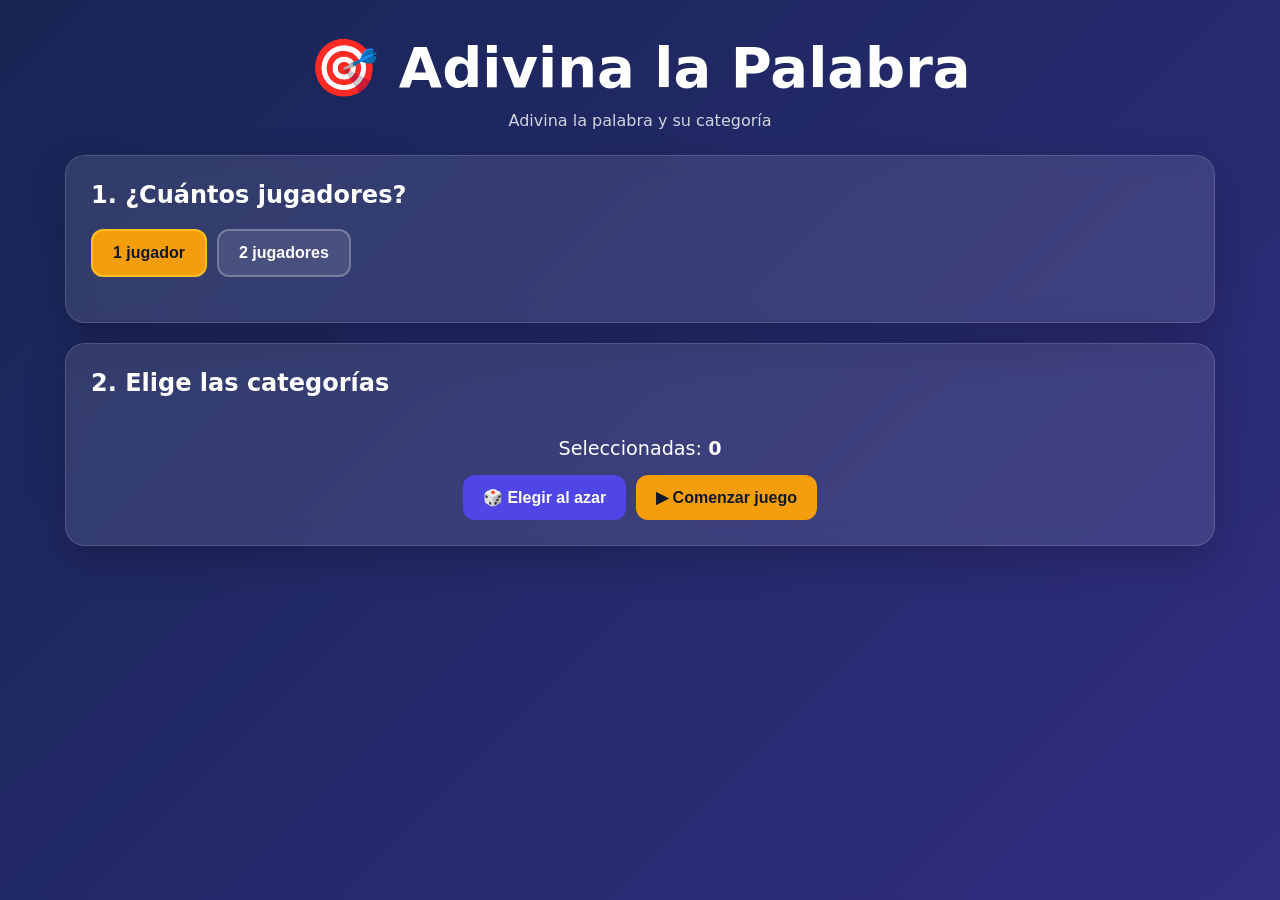
==== commit 0429333a: "Replace textos.js with spanish.js in index.html" ====
--- a/index.html
+++ b/index.html
@@ -1037,7 +1037,7 @@
 ===================================================== -->
 
 <script src="datos.js"></script>
-<script src="textos.js"></script>
+<script src="spanish.js"></script>
 
 
 <script>
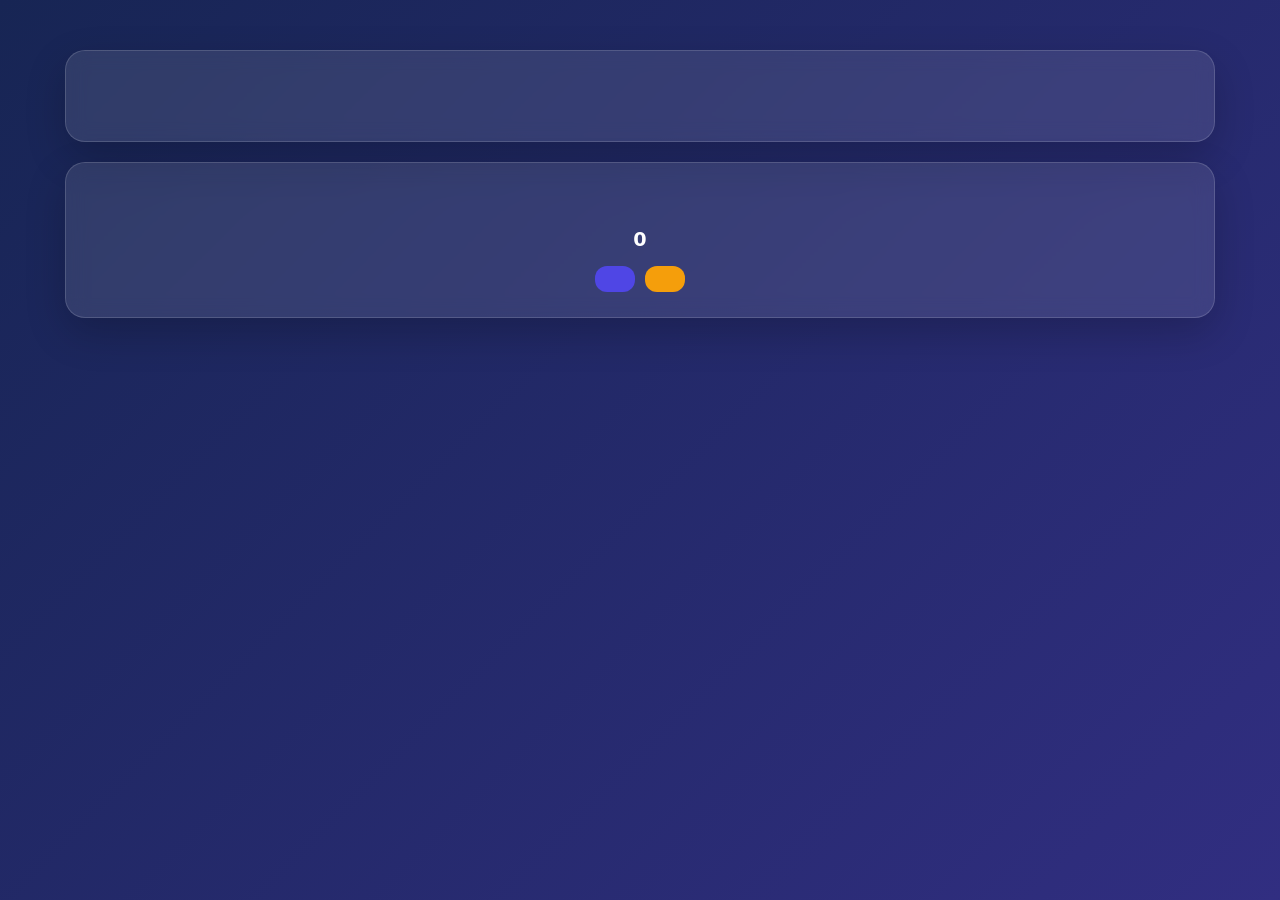
==== commit 88c0fbc3: "Add files via upload" ====
--- a/index.html
+++ b/index.html
@@ -1037,7 +1037,7 @@
 ===================================================== -->
 
 <script src="datos.js"></script>
-<script src="spanish.js"></script>
+<script src="textos.js"></script>
 
 
 <script>
@@ -1401,6 +1401,8 @@
         selectedCategories.length;
 
 }
+
+
 /* =====================================================
    SELECCIONAR / DESELECCIONAR CATEGORÍA
 ===================================================== */
@@ -1680,6 +1682,7 @@
     );
 
 }
+
 
 /* =====================================================
    NUEVA PALABRA / NUEVA RONDA
@@ -2805,5 +2808,4 @@
 
 </body>
 
-</html>
-    
+</html>
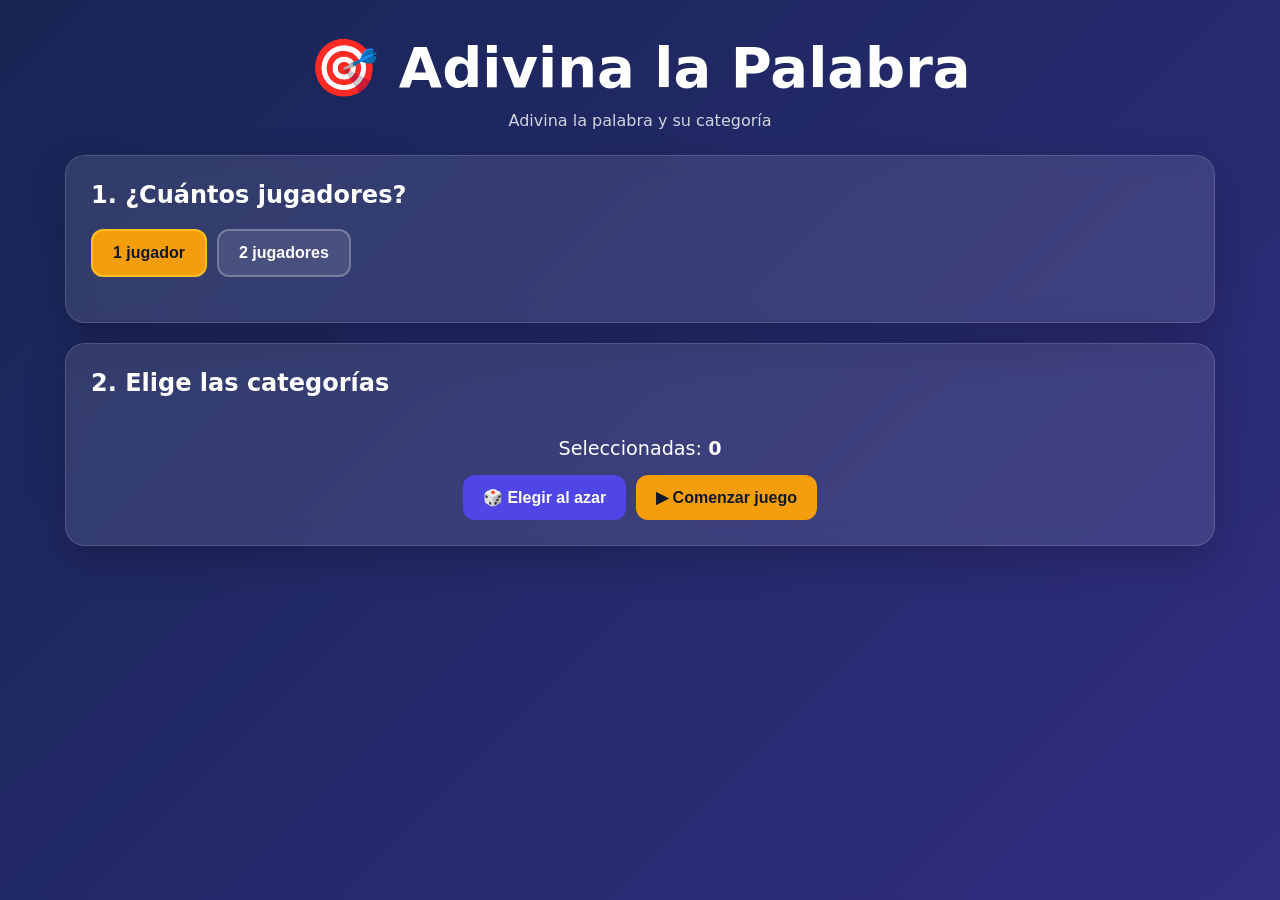
==== commit 3eed86cf: "Replace textos.js with spanish.js in index.html" ====
--- a/index.html
+++ b/index.html
@@ -1037,7 +1037,7 @@
 ===================================================== -->
 
 <script src="datos.js"></script>
-<script src="textos.js"></script>
+<script src="spanish.js"></script>
 
 
 <script>
@@ -2808,4 +2808,4 @@
 
 </body>
 
-</html>+</html>
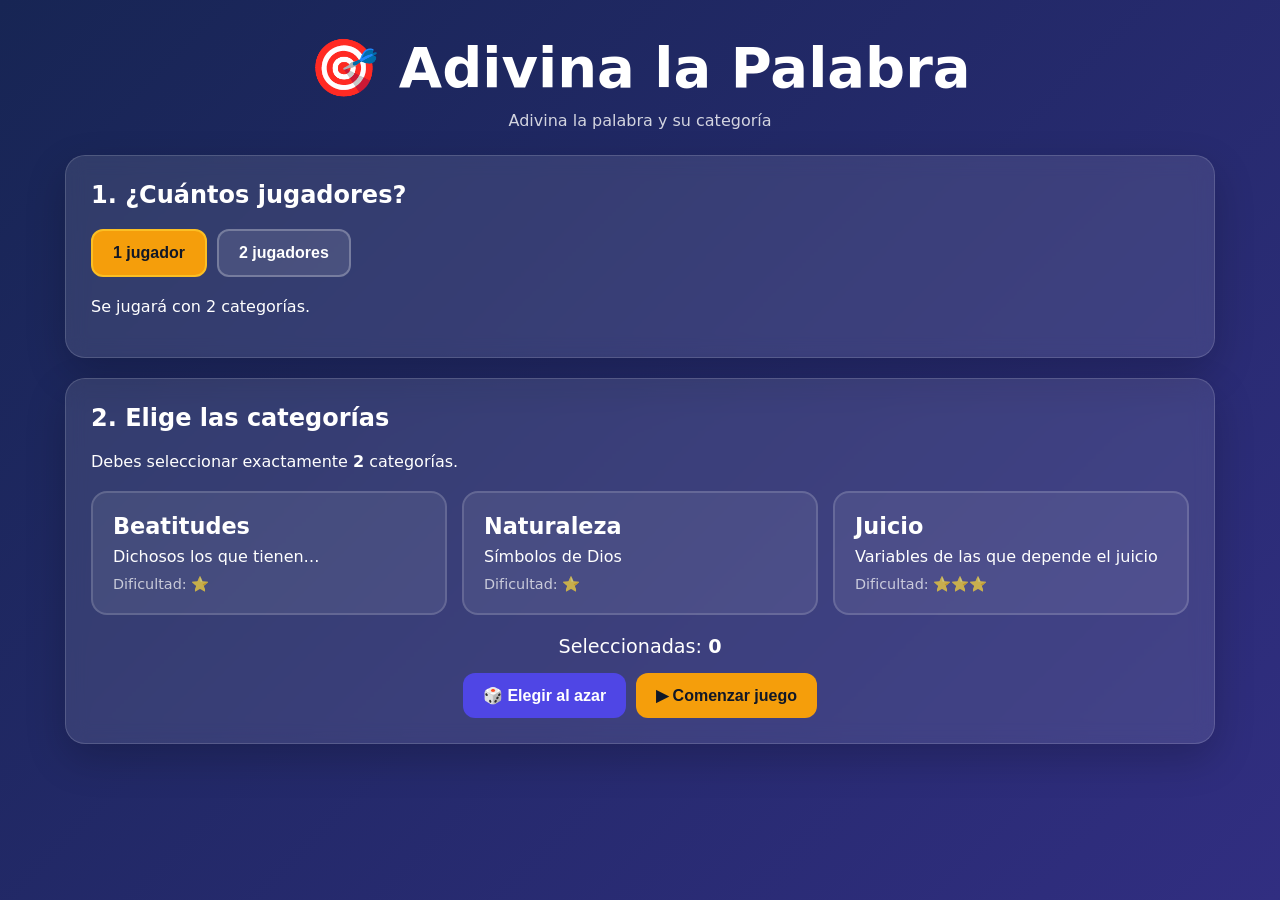
==== commit 81befdb4: "Add files via upload" ====
--- a/index.html
+++ b/index.html
@@ -1037,7 +1037,7 @@
 ===================================================== -->
 
 <script src="datos.js"></script>
-<script src="spanish.js"></script>
+<script src="textos.js"></script>
 
 
 <script>
@@ -1116,8 +1116,6 @@
 const categoryContainer =
     document.getElementById("categoryContainer");
 
-const requiredCategories =
-    document.getElementById("requiredCategories");
 
 const selectedCount =
     document.getElementById("selectedCount");
@@ -1166,6 +1164,24 @@
 
 const solvedWords =
     document.getElementById("solvedWords");
+
+const gameTitle = document.getElementById("gameTitle");
+const gameSubtitle = document.getElementById("gameSubtitle");
+const playersTitle = document.getElementById("playersTitle");
+const categoriesTitle = document.getElementById("categoriesTitle");
+const categoriesInstruction = document.getElementById("categoriesInstruction");
+const selectedLabel = document.getElementById("selectedLabel");
+const randomCategoriesButton = document.getElementById("randomCategoriesButton");
+const startGameButton = document.getElementById("startGameButton");
+const turnLabel = document.getElementById("turnLabel");
+const roundLabel = document.getElementById("roundLabel");
+const remainingWordsLabel = document.getElementById("remainingWordsLabel");
+const categoryQuestionTitle = document.getElementById("categoryQuestionTitle");
+const checkAnswerButton = document.getElementById("checkAnswerButton");
+const solvedTitle = document.getElementById("solvedTitle");
+const changeConfigurationButton = document.getElementById("changeConfigurationButton");
+const gameFinishedTitle = document.getElementById("gameFinishedTitle");
+const playAgainButton = document.getElementById("playAgainButton");
 
 
 /* =====================================================
@@ -1281,10 +1297,6 @@
         );
 
     }
-
-
-    requiredCategories.textContent =
-        numberOfPlayers + 1;
 
 
     playerDescription.textContent =
@@ -2808,4 +2820,4 @@
 
 </body>
 
-</html>
+</html>
